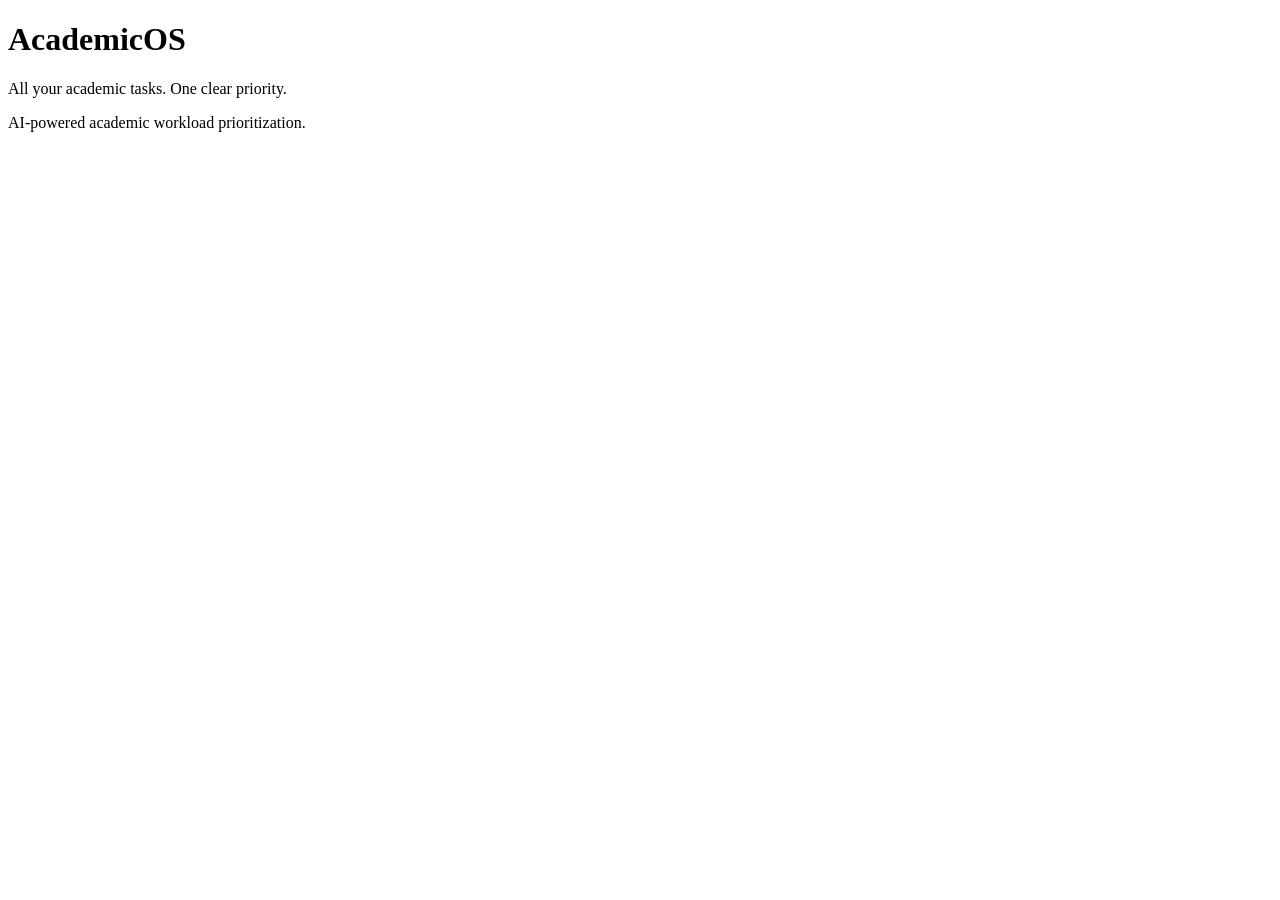
==== index.html @ 827aba84 "Initial AcademicOS implementation" ====
<!DOCTYPE html>
<html lang="en">

<head>
    <meta charset="UTF-8">
    <meta name="viewport" content="width=device-width, initial-scale=1.0">
    <title>AcademicOS</title>
</head>

<body>
    <h1>AcademicOS</h1>
    <p>All your academic tasks. One clear priority.</p>
    <p>AI-powered academic workload prioritization.</p>
</body>

</html>
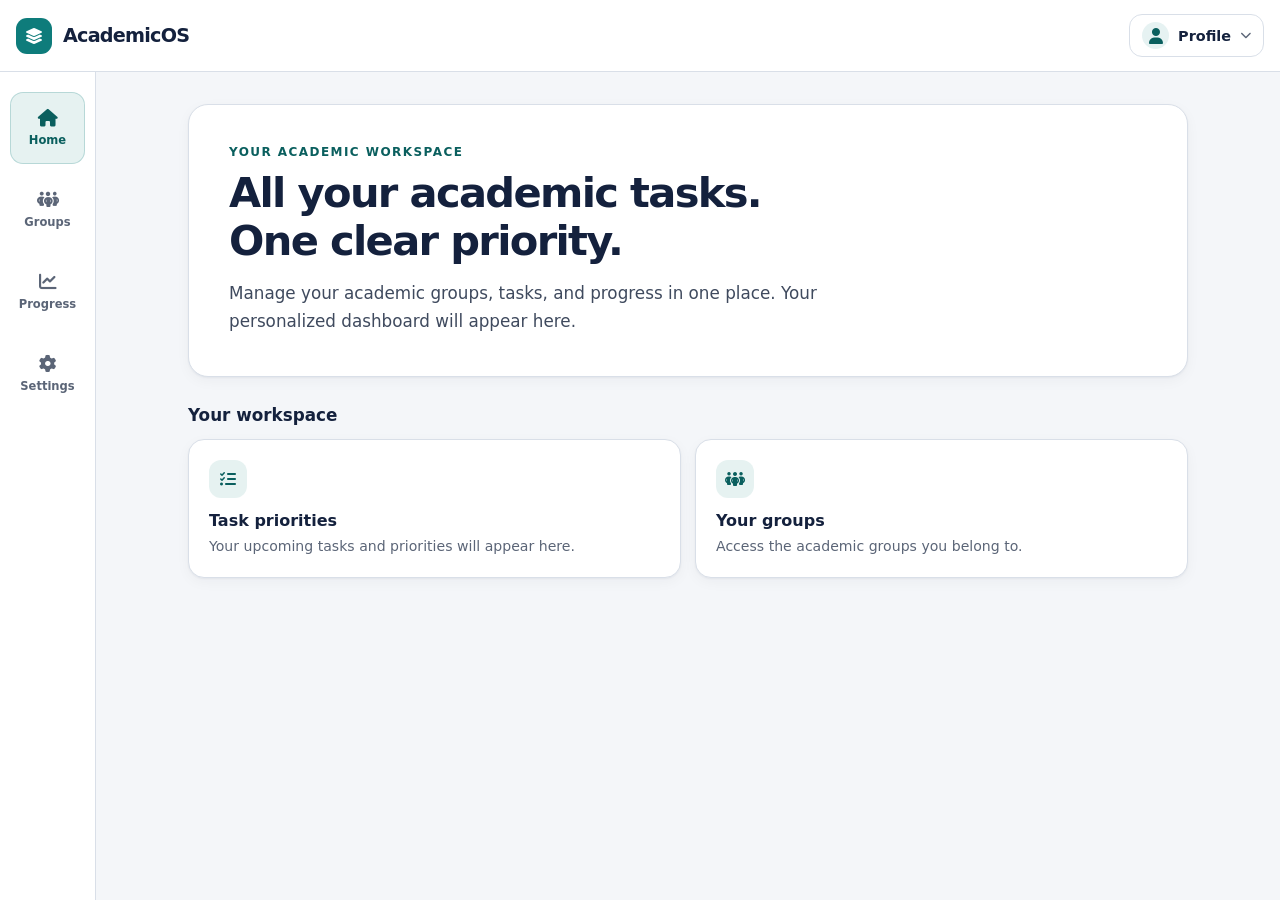
==== commit 71baa73f: "Build AcademicOS common interface" ====
--- a/index.html
+++ b/index.html
@@ -3,14 +3,493 @@
 
 <head>
     <meta charset="UTF-8">
-    <meta name="viewport" content="width=device-width, initial-scale=1.0">
+    <meta name="viewport" content="width=device-width, initial-scale=1.0, viewport-fit=cover">
+    <meta name="theme-color" content="#FFFFFF">
     <title>AcademicOS</title>
+
+    <!-- Font Awesome 6 icons (requires internet access) -->
+    <link rel="stylesheet" href="https://cdnjs.cloudflare.com/ajax/libs/font-awesome/6.7.2/css/all.min.css"
+        referrerpolicy="no-referrer">
+
+    <style>
+        :root {
+            /* Theme tokens: change these to re-theme the whole app */
+            --background: #F4F6F9;
+            --surface: #FFFFFF;
+            --text: #14213D;
+            --muted: #5B6577;
+            --muted-strong: #3F4A5E;
+            --border: #D9DFE8;
+            --primary: #0E7C7B;
+            --primary-strong: #0A5F5E;
+            --primary-soft: rgba(14, 124, 123, 0.10);
+            --bar-bg: rgba(255, 255, 255, 0.94);
+            --shadow: 0 1px 2px rgba(20, 33, 61, 0.05), 0 4px 14px rgba(20, 33, 61, 0.04);
+
+            --topbar-h: 64px;
+            --sidebar-w: 96px;
+            --content-max: 1000px;
+        }
+
+        *,
+        *::before,
+        *::after {
+            box-sizing: border-box;
+        }
+
+        html {
+            -webkit-text-size-adjust: 100%;
+        }
+
+        body {
+            margin: 0;
+            min-height: 100vh;
+            min-height: 100dvh;
+            background: var(--background);
+            color: var(--text);
+            font-family: Inter, ui-sans-serif, system-ui, -apple-system, BlinkMacSystemFont,
+                "Segoe UI", Roboto, sans-serif;
+            overflow-x: hidden;
+        }
+
+        button,
+        a {
+            font: inherit;
+        }
+
+        button {
+            color: inherit;
+        }
+
+        /* ---------- Top bar ---------- */
+        .topbar {
+            position: fixed;
+            z-index: 30;
+            inset: 0 0 auto 0;
+            height: var(--topbar-h);
+            display: flex;
+            align-items: center;
+            justify-content: space-between;
+            gap: 16px;
+            padding: 0 max(16px, env(safe-area-inset-right)) 0 max(16px, env(safe-area-inset-left));
+            background: var(--bar-bg);
+            border-bottom: 1px solid var(--border);
+            -webkit-backdrop-filter: blur(14px);
+            backdrop-filter: blur(14px);
+        }
+
+        .brand {
+            display: inline-flex;
+            align-items: center;
+            gap: 11px;
+            min-width: 0;
+            color: var(--text);
+            text-decoration: none;
+            font-size: 1.1rem;
+            font-weight: 800;
+            letter-spacing: -0.04em;
+        }
+
+        .brand-mark {
+            display: grid;
+            place-items: center;
+            width: 34px;
+            height: 34px;
+            flex: 0 0 34px;
+            border-radius: 11px;
+            color: #fff;
+            background: var(--primary);
+            font-size: 1rem;
+        }
+
+        .profile-button {
+            display: inline-flex;
+            align-items: center;
+            justify-content: center;
+            gap: 9px;
+            min-height: 42px;
+            padding: 6px 9px;
+            border: 1px solid var(--border);
+            border-radius: 13px;
+            background: var(--surface);
+            cursor: pointer;
+            transition: border-color 160ms ease;
+        }
+
+        .profile-button:hover {
+            border-color: var(--primary);
+        }
+
+        .profile-avatar {
+            display: grid;
+            place-items: center;
+            width: 27px;
+            height: 27px;
+            border-radius: 50%;
+            background: var(--primary-soft);
+            color: var(--primary-strong);
+        }
+
+        .profile-label,
+        .profile-button .fa-chevron-down {
+            display: none;
+        }
+
+        .profile-label {
+            font-size: 0.9rem;
+            font-weight: 650;
+        }
+
+        .profile-button .fa-chevron-down {
+            color: var(--muted);
+            font-size: 0.7rem;
+        }
+
+        /* ---------- Main content ---------- */
+        main {
+            width: min(100% - 32px, var(--content-max));
+            margin: 0 auto;
+            padding: calc(var(--topbar-h) + 24px) 0 calc(96px + env(safe-area-inset-bottom));
+        }
+
+        .welcome-card {
+            padding: clamp(20px, 4vw, 40px);
+            border: 1px solid var(--border);
+            border-radius: 20px;
+            background: var(--surface);
+            box-shadow: var(--shadow);
+        }
+
+        .eyebrow {
+            margin: 0 0 10px;
+            color: var(--primary-strong);
+            font-size: 0.75rem;
+            font-weight: 750;
+            letter-spacing: 0.12em;
+            text-transform: uppercase;
+        }
+
+        h1 {
+            margin: 0;
+            font-size: clamp(1.55rem, 5vw, 2.6rem);
+            line-height: 1.15;
+            letter-spacing: -0.04em;
+        }
+
+        .intro {
+            max-width: 62ch;
+            margin: 14px 0 0;
+            color: var(--muted-strong);
+            font-size: clamp(0.95rem, 2.2vw, 1.05rem);
+            line-height: 1.7;
+        }
+
+        .section-heading {
+            margin: 28px 0 14px;
+            font-size: 1.05rem;
+            font-weight: 750;
+        }
+
+        .placeholder-grid {
+            display: grid;
+            grid-template-columns: 1fr;
+            gap: 14px;
+        }
+
+        .placeholder-card {
+            min-height: 108px;
+            padding: 20px;
+            border: 1px solid var(--border);
+            border-radius: 16px;
+            background: var(--surface);
+            box-shadow: var(--shadow);
+        }
+
+        .placeholder-icon {
+            display: grid;
+            place-items: center;
+            width: 38px;
+            height: 38px;
+            margin-bottom: 13px;
+            border-radius: 12px;
+            color: var(--primary-strong);
+            background: var(--primary-soft);
+        }
+
+        .placeholder-card h3 {
+            margin: 0 0 6px;
+            font-size: 1rem;
+        }
+
+        .placeholder-card p {
+            margin: 0;
+            color: var(--muted);
+            font-size: 0.88rem;
+            line-height: 1.5;
+        }
+
+        /* ---------- Navigation (bottom on mobile) ---------- */
+        .app-nav {
+            position: fixed;
+            z-index: 20;
+            inset: auto 0 0 0;
+            display: grid;
+            grid-template-columns: repeat(4, minmax(0, 1fr));
+            gap: 4px;
+            padding: 8px max(10px, env(safe-area-inset-right)) calc(8px + env(safe-area-inset-bottom)) max(10px, env(safe-area-inset-left));
+            background: var(--bar-bg);
+            border-top: 1px solid var(--border);
+            -webkit-backdrop-filter: blur(14px);
+            backdrop-filter: blur(14px);
+        }
+
+        .nav-item {
+            display: flex;
+            flex-direction: column;
+            align-items: center;
+            justify-content: center;
+            gap: 6px;
+            min-height: 58px;
+            padding: 7px 4px;
+            border: 1px solid transparent;
+            border-radius: 13px;
+            color: var(--muted);
+            background: transparent;
+            cursor: pointer;
+            transition: color 160ms ease, background 160ms ease;
+        }
+
+        .nav-item i {
+            font-size: 1.1rem;
+        }
+
+        .nav-item span {
+            font-size: 0.72rem;
+            font-weight: 650;
+        }
+
+        .nav-item:hover,
+        .nav-item:focus-visible {
+            color: var(--text);
+        }
+
+        .nav-item.active {
+            color: var(--primary-strong);
+            background: var(--primary-soft);
+            border-color: rgba(14, 124, 123, 0.22);
+        }
+
+        a:focus-visible,
+        button:focus-visible {
+            outline: 3px solid var(--primary);
+            outline-offset: 3px;
+        }
+
+        /* ---------- Toast ---------- */
+        .toast {
+            position: fixed;
+            z-index: 40;
+            left: 50%;
+            bottom: calc(92px + env(safe-area-inset-bottom));
+            transform: translateX(-50%);
+            max-width: calc(100% - 32px);
+            padding: 11px 15px;
+            border: 1px solid var(--border);
+            border-radius: 12px;
+            color: var(--text);
+            background: var(--surface);
+            box-shadow: 0 10px 30px rgba(20, 33, 61, .16);
+            font-size: 0.9rem;
+            text-align: center;
+        }
+
+        [hidden] {
+            display: none !important;
+        }
+
+        /* ---------- Tablet and desktop ---------- */
+        @media (min-width: 640px) {
+            .placeholder-grid {
+                grid-template-columns: repeat(2, minmax(0, 1fr));
+            }
+        }
+
+        @media (min-width: 760px) {
+            :root {
+                --topbar-h: 72px;
+            }
+
+            .brand {
+                font-size: 1.2rem;
+            }
+
+            .brand-mark {
+                width: 36px;
+                height: 36px;
+                flex-basis: 36px;
+            }
+
+            .profile-button {
+                padding: 7px 12px;
+            }
+
+            .profile-label,
+            .profile-button .fa-chevron-down {
+                display: inline;
+            }
+
+            /* Sidebar starts below the top bar so it never covers the brand */
+            .app-nav {
+                inset: var(--topbar-h) auto 0 0;
+                width: var(--sidebar-w);
+                display: flex;
+                flex-direction: column;
+                justify-content: flex-start;
+                gap: 10px;
+                padding: 20px 10px;
+                border-top: 0;
+                border-right: 1px solid var(--border);
+            }
+
+            .nav-item {
+                width: 100%;
+                min-height: 72px;
+            }
+
+            main {
+                width: min(100% - var(--sidebar-w) - 64px, var(--content-max));
+                margin-left: calc(var(--sidebar-w) + 32px);
+                margin-right: auto;
+                padding: calc(var(--topbar-h) + 32px) 0 48px;
+            }
+
+            .toast {
+                bottom: 24px;
+                left: calc(50% + var(--sidebar-w) / 2);
+            }
+        }
+
+        @media (min-width: 1200px) {
+            main {
+                margin-left: max(calc(var(--sidebar-w) + 32px), calc((100vw + var(--sidebar-w) - var(--content-max)) / 2));
+            }
+        }
+
+        @media (prefers-reduced-motion: reduce) {
+            * {
+                transition: none !important;
+            }
+        }
+    </style>
 </head>
 
 <body>
-    <h1>AcademicOS</h1>
-    <p>All your academic tasks. One clear priority.</p>
-    <p>AI-powered academic workload prioritization.</p>
+    <header class="topbar">
+        <a class="brand" href="#home" aria-label="AcademicOS home" data-page="home">
+            <span class="brand-mark"><i class="fa-solid fa-layer-group" aria-hidden="true"></i></span>
+            <span>AcademicOS</span>
+        </a>
+
+        <button class="profile-button" id="profileButton" type="button" aria-label="Open profile">
+            <span class="profile-avatar"><i class="fa-solid fa-user" aria-hidden="true"></i></span>
+            <span class="profile-label">Profile</span>
+            <i class="fa-solid fa-chevron-down" aria-hidden="true"></i>
+        </button>
+    </header>
+
+    <main id="mainContent">
+        <section class="welcome-card" aria-labelledby="welcomeTitle">
+            <p class="eyebrow">Your academic workspace</p>
+            <h1 id="welcomeTitle">All your academic tasks.<br>One clear priority.</h1>
+            <p class="intro">
+                Manage your academic groups, tasks, and progress in one place. Your personalized
+                dashboard will appear here.
+            </p>
+        </section>
+
+        <h2 class="section-heading" id="sectionHeading">Your workspace</h2>
+        <section class="placeholder-grid" aria-label="Workspace overview">
+            <article class="placeholder-card">
+                <span class="placeholder-icon"><i class="fa-solid fa-list-check" aria-hidden="true"></i></span>
+                <h3>Task priorities</h3>
+                <p>Your upcoming tasks and priorities will appear here.</p>
+            </article>
+            <article class="placeholder-card">
+                <span class="placeholder-icon"><i class="fa-solid fa-people-group" aria-hidden="true"></i></span>
+                <h3>Your groups</h3>
+                <p>Access the academic groups you belong to.</p>
+            </article>
+        </section>
+    </main>
+
+    <nav class="app-nav" aria-label="Main navigation">
+        <button class="nav-item active" type="button" data-page="home" aria-current="page">
+            <i class="fa-solid fa-house" aria-hidden="true"></i><span>Home</span>
+        </button>
+        <button class="nav-item" type="button" data-page="groups">
+            <i class="fa-solid fa-people-group" aria-hidden="true"></i><span>Groups</span>
+        </button>
+        <button class="nav-item" type="button" data-page="progress">
+            <i class="fa-solid fa-chart-line" aria-hidden="true"></i><span>Progress</span>
+        </button>
+        <button class="nav-item" type="button" data-page="settings">
+            <i class="fa-solid fa-gear" aria-hidden="true"></i><span>Settings</span>
+        </button>
+    </nav>
+
+    <div class="toast" id="toast" role="status" aria-live="polite" hidden></div>
+
+    <script>
+        const toast = document.getElementById("toast");
+        const sectionHeading = document.getElementById("sectionHeading");
+        const navItems = document.querySelectorAll(".nav-item");
+        let toastTimer;
+
+        const pageLabels = {
+            home: "Your workspace",
+            groups: "Your groups",
+            progress: "Your progress",
+            settings: "Settings"
+        };
+
+        function showToast(message) {
+            toast.textContent = message;
+            toast.hidden = false;
+            clearTimeout(toastTimer);
+            toastTimer = setTimeout(() => { toast.hidden = true; }, 2400);
+        }
+
+        function navigateTo(page) {
+            navItems.forEach((navItem) => {
+                const isActive = navItem.dataset.page === page;
+                navItem.classList.toggle("active", isActive);
+                if (isActive) {
+                    navItem.setAttribute("aria-current", "page");
+                } else {
+                    navItem.removeAttribute("aria-current");
+                }
+            });
+
+            sectionHeading.textContent = pageLabels[page] || pageLabels.home;
+
+            if (page !== "home") {
+                showToast((pageLabels[page] || "This page") + " is not available yet.");
+            }
+        }
+
+        document.querySelectorAll("[data-page]").forEach((item) => {
+            item.addEventListener("click", (event) => {
+                if (item.tagName === "A") {
+                    event.preventDefault();
+                }
+                navigateTo(item.dataset.page);
+            });
+        });
+
+        document.getElementById("profileButton").addEventListener("click", () => {
+            showToast("Profile menu will be available after sign-in is added.");
+        });
+    </script>
 </body>
 
 </html>
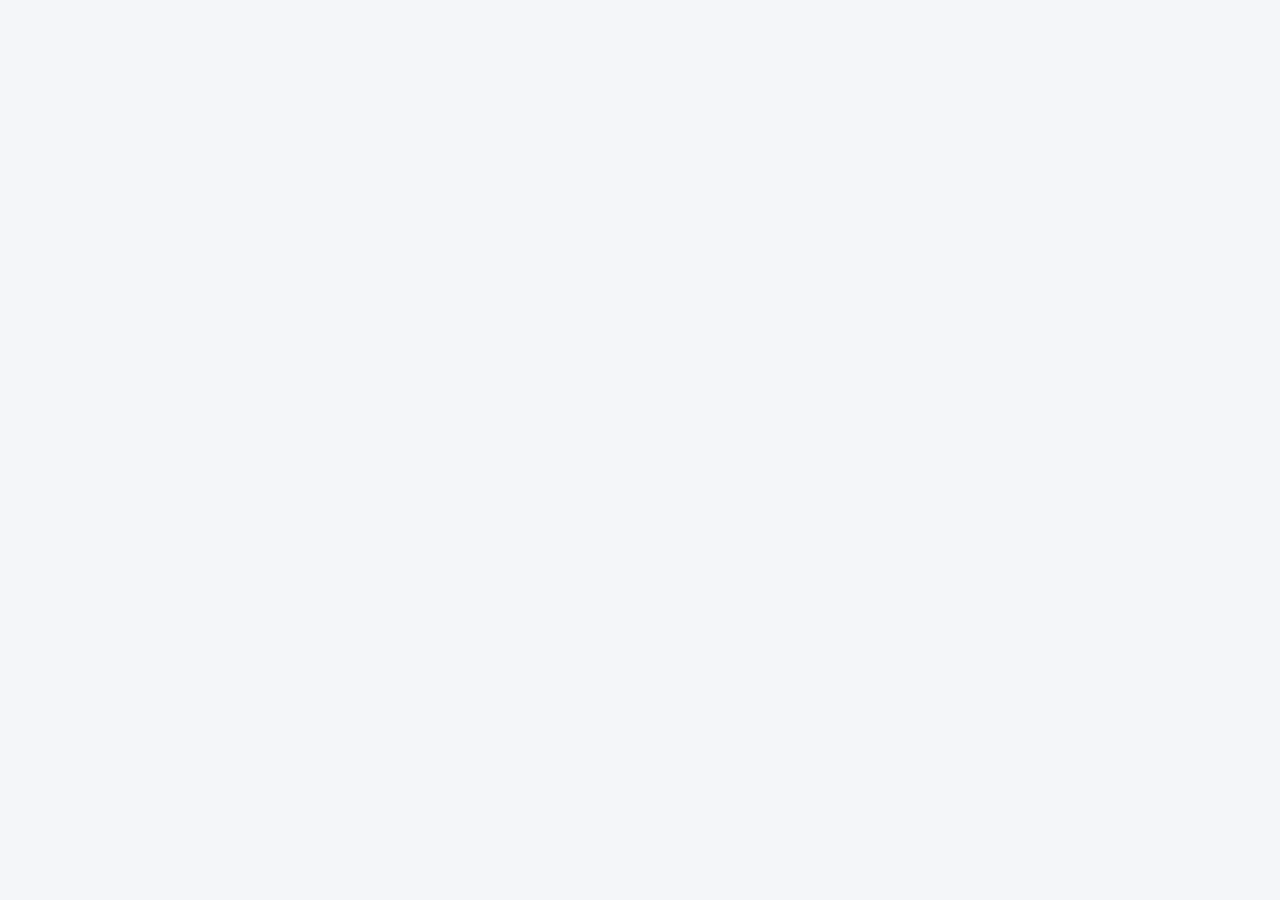
==== commit f0f56297: "Update authentication and profile pages" ====
--- a/index.html
+++ b/index.html
@@ -7,13 +7,13 @@
     <meta name="theme-color" content="#FFFFFF">
     <title>AcademicOS</title>
 
-    <!-- Font Awesome 6 icons (requires internet access) -->
-    <link rel="stylesheet" href="https://cdnjs.cloudflare.com/ajax/libs/font-awesome/6.7.2/css/all.min.css"
-        referrerpolicy="no-referrer">
+    <link rel="stylesheet" href="https://cdnjs.cloudflare.com/ajax/libs/font-awesome/6.7.2/css/all.min.css">
+    <link rel="preconnect" href="https://fonts.googleapis.com">
+    <link rel="preconnect" href="https://fonts.gstatic.com" crossorigin>
+    <link href="https://fonts.googleapis.com/css2?family=Inter:wght@400;500;600;700;800&display=swap" rel="stylesheet">
 
     <style>
         :root {
-            /* Theme tokens: change these to re-theme the whole app */
             --background: #F4F6F9;
             --surface: #FFFFFF;
             --text: #14213D;
@@ -25,7 +25,6 @@
             --primary-soft: rgba(14, 124, 123, 0.10);
             --bar-bg: rgba(255, 255, 255, 0.94);
             --shadow: 0 1px 2px rgba(20, 33, 61, 0.05), 0 4px 14px rgba(20, 33, 61, 0.04);
-
             --topbar-h: 64px;
             --sidebar-w: 96px;
             --content-max: 1000px;
@@ -47,9 +46,14 @@
             min-height: 100dvh;
             background: var(--background);
             color: var(--text);
-            font-family: Inter, ui-sans-serif, system-ui, -apple-system, BlinkMacSystemFont,
-                "Segoe UI", Roboto, sans-serif;
+            font-family: Inter, ui-sans-serif, system-ui, -apple-system,
+                BlinkMacSystemFont, "Segoe UI", Roboto, sans-serif;
             overflow-x: hidden;
+        }
+
+        /* Hide protected content until Firebase confirms authentication. */
+        body.auth-pending {
+            visibility: hidden;
         }
 
         button,
@@ -61,7 +65,6 @@
             color: inherit;
         }
 
-        /* ---------- Top bar ---------- */
         .topbar {
             position: fixed;
             z-index: 30;
@@ -97,7 +100,7 @@
             height: 34px;
             flex: 0 0 34px;
             border-radius: 11px;
-            color: #fff;
+            color: #FFFFFF;
             background: var(--primary);
             font-size: 1rem;
         }
@@ -106,46 +109,40 @@
             display: inline-flex;
             align-items: center;
             justify-content: center;
-            gap: 9px;
-            min-height: 42px;
-            padding: 6px 9px;
+            min-width: 44px;
+            min-height: 44px;
+            padding: 3px;
             border: 1px solid var(--border);
-            border-radius: 13px;
+            border-radius: 50%;
             background: var(--surface);
             cursor: pointer;
-            transition: border-color 160ms ease;
+            transition: border-color 160ms ease, box-shadow 160ms ease;
         }
 
         .profile-button:hover {
             border-color: var(--primary);
-        }
-
-        .profile-avatar {
+            box-shadow: 0 0 0 3px var(--primary-soft);
+        }
+
+        .google-profile-photo {
+            display: block;
+            width: 36px;
+            height: 36px;
+            border-radius: 50%;
+            object-fit: cover;
+            background: var(--primary-soft);
+        }
+
+        .profile-fallback {
             display: grid;
             place-items: center;
-            width: 27px;
-            height: 27px;
+            width: 36px;
+            height: 36px;
             border-radius: 50%;
+            color: var(--primary-strong);
             background: var(--primary-soft);
-            color: var(--primary-strong);
-        }
-
-        .profile-label,
-        .profile-button .fa-chevron-down {
-            display: none;
-        }
-
-        .profile-label {
-            font-size: 0.9rem;
-            font-weight: 650;
-        }
-
-        .profile-button .fa-chevron-down {
-            color: var(--muted);
-            font-size: 0.7rem;
-        }
-
-        /* ---------- Main content ---------- */
+        }
+
         main {
             width: min(100% - 32px, var(--content-max));
             margin: 0 auto;
@@ -228,7 +225,6 @@
             line-height: 1.5;
         }
 
-        /* ---------- Navigation (bottom on mobile) ---------- */
         .app-nav {
             position: fixed;
             z-index: 20;
@@ -285,7 +281,6 @@
             outline-offset: 3px;
         }
 
-        /* ---------- Toast ---------- */
         .toast {
             position: fixed;
             z-index: 40;
@@ -307,7 +302,6 @@
             display: none !important;
         }
 
-        /* ---------- Tablet and desktop ---------- */
         @media (min-width: 640px) {
             .placeholder-grid {
                 grid-template-columns: repeat(2, minmax(0, 1fr));
@@ -329,16 +323,6 @@
                 flex-basis: 36px;
             }
 
-            .profile-button {
-                padding: 7px 12px;
-            }
-
-            .profile-label,
-            .profile-button .fa-chevron-down {
-                display: inline;
-            }
-
-            /* Sidebar starts below the top bar so it never covers the brand */
             .app-nav {
                 inset: var(--topbar-h) auto 0 0;
                 width: var(--sidebar-w);
@@ -371,29 +355,39 @@
 
         @media (min-width: 1200px) {
             main {
-                margin-left: max(calc(var(--sidebar-w) + 32px), calc((100vw + var(--sidebar-w) - var(--content-max)) / 2));
+                margin-left: max(calc(var(--sidebar-w) + 32px),
+                        calc((100vw + var(--sidebar-w) - var(--content-max)) / 2));
             }
         }
 
         @media (prefers-reduced-motion: reduce) {
-            * {
+
+            *,
+            *::before,
+            *::after {
                 transition: none !important;
             }
         }
     </style>
 </head>
 
-<body>
+<body class="auth-pending">
+
     <header class="topbar">
-        <a class="brand" href="#home" aria-label="AcademicOS home" data-page="home">
-            <span class="brand-mark"><i class="fa-solid fa-layer-group" aria-hidden="true"></i></span>
+        <a class="brand" href="./index.html" aria-label="AcademicOS home">
+            <span class="brand-mark">
+                <i class="fa-solid fa-layer-group" aria-hidden="true"></i>
+            </span>
             <span>AcademicOS</span>
         </a>
 
-        <button class="profile-button" id="profileButton" type="button" aria-label="Open profile">
-            <span class="profile-avatar"><i class="fa-solid fa-user" aria-hidden="true"></i></span>
-            <span class="profile-label">Profile</span>
-            <i class="fa-solid fa-chevron-down" aria-hidden="true"></i>
+        <button class="profile-button" id="profileButton" type="button" aria-label="Open profile" title="Open profile"
+            hidden>
+            <img id="googleProfilePhoto" class="google-profile-photo" alt="Your Google profile photo"
+                referrerpolicy="no-referrer" hidden>
+            <span id="profileFallback" class="profile-fallback">
+                <i class="fa-solid fa-user" aria-hidden="true"></i>
+            </span>
         </button>
     </header>
 
@@ -402,20 +396,26 @@
             <p class="eyebrow">Your academic workspace</p>
             <h1 id="welcomeTitle">All your academic tasks.<br>One clear priority.</h1>
             <p class="intro">
-                Manage your academic groups, tasks, and progress in one place. Your personalized
-                dashboard will appear here.
+                Manage your academic groups, tasks, and progress in one place.
+                Your personalized dashboard will appear here.
             </p>
         </section>
 
         <h2 class="section-heading" id="sectionHeading">Your workspace</h2>
+
         <section class="placeholder-grid" aria-label="Workspace overview">
             <article class="placeholder-card">
-                <span class="placeholder-icon"><i class="fa-solid fa-list-check" aria-hidden="true"></i></span>
+                <span class="placeholder-icon">
+                    <i class="fa-solid fa-list-check" aria-hidden="true"></i>
+                </span>
                 <h3>Task priorities</h3>
                 <p>Your upcoming tasks and priorities will appear here.</p>
             </article>
+
             <article class="placeholder-card">
-                <span class="placeholder-icon"><i class="fa-solid fa-people-group" aria-hidden="true"></i></span>
+                <span class="placeholder-icon">
+                    <i class="fa-solid fa-people-group" aria-hidden="true"></i>
+                </span>
                 <h3>Your groups</h3>
                 <p>Access the academic groups you belong to.</p>
             </article>
@@ -424,26 +424,44 @@
 
     <nav class="app-nav" aria-label="Main navigation">
         <button class="nav-item active" type="button" data-page="home" aria-current="page">
-            <i class="fa-solid fa-house" aria-hidden="true"></i><span>Home</span>
+            <i class="fa-solid fa-house" aria-hidden="true"></i>
+            <span>Home</span>
         </button>
+
         <button class="nav-item" type="button" data-page="groups">
-            <i class="fa-solid fa-people-group" aria-hidden="true"></i><span>Groups</span>
+            <i class="fa-solid fa-people-group" aria-hidden="true"></i>
+            <span>Groups</span>
         </button>
+
         <button class="nav-item" type="button" data-page="progress">
-            <i class="fa-solid fa-chart-line" aria-hidden="true"></i><span>Progress</span>
+            <i class="fa-solid fa-chart-line" aria-hidden="true"></i>
+            <span>Progress</span>
         </button>
+
         <button class="nav-item" type="button" data-page="settings">
-            <i class="fa-solid fa-gear" aria-hidden="true"></i><span>Settings</span>
+            <i class="fa-solid fa-gear" aria-hidden="true"></i>
+            <span>Settings</span>
         </button>
     </nav>
 
     <div class="toast" id="toast" role="status" aria-live="polite" hidden></div>
 
-    <script>
+    <script type="module">
+        import { auth } from "./core/firebase-config.js";
+
+        import {
+            onAuthStateChanged
+        } from "https://www.gstatic.com/firebasejs/11.0.2/firebase-auth.js";
+
+        const profileButton = document.getElementById("profileButton");
+        const profilePhoto = document.getElementById("googleProfilePhoto");
+        const profileFallback = document.getElementById("profileFallback");
         const toast = document.getElementById("toast");
         const sectionHeading = document.getElementById("sectionHeading");
         const navItems = document.querySelectorAll(".nav-item");
+
         let toastTimer;
+        let authResolved = false;
 
         const pageLabels = {
             home: "Your workspace",
@@ -456,17 +474,20 @@
             toast.textContent = message;
             toast.hidden = false;
             clearTimeout(toastTimer);
-            toastTimer = setTimeout(() => { toast.hidden = true; }, 2400);
+            toastTimer = setTimeout(() => {
+                toast.hidden = true;
+            }, 2400);
         }
 
         function navigateTo(page) {
-            navItems.forEach((navItem) => {
-                const isActive = navItem.dataset.page === page;
-                navItem.classList.toggle("active", isActive);
-                if (isActive) {
-                    navItem.setAttribute("aria-current", "page");
+            navItems.forEach((item) => {
+                const active = item.dataset.page === page;
+                item.classList.toggle("active", active);
+
+                if (active) {
+                    item.setAttribute("aria-current", "page");
                 } else {
-                    navItem.removeAttribute("aria-current");
+                    item.removeAttribute("aria-current");
                 }
             });
 
@@ -477,17 +498,56 @@
             }
         }
 
-        document.querySelectorAll("[data-page]").forEach((item) => {
-            item.addEventListener("click", (event) => {
-                if (item.tagName === "A") {
-                    event.preventDefault();
-                }
+        navItems.forEach((item) => {
+            item.addEventListener("click", () => {
                 navigateTo(item.dataset.page);
             });
         });
 
-        document.getElementById("profileButton").addEventListener("click", () => {
-            showToast("Profile menu will be available after sign-in is added.");
+        // One authentication listener: protect the page and load the Google photo.
+        onAuthStateChanged(
+            auth,
+            (user) => {
+                authResolved = true;
+
+                if (!user) {
+                    // No authenticated Firebase user: redirect to account page.
+                    window.location.replace("./main/account.html");
+                    return;
+                }
+
+                // User is signed in: reveal the protected dashboard.
+                document.body.classList.remove("auth-pending");
+                profileButton.hidden = false;
+
+                if (user.photoURL) {
+                    profilePhoto.onload = () => {
+                        profilePhoto.hidden = false;
+                        profileFallback.hidden = true;
+                    };
+
+                    profilePhoto.onerror = () => {
+                        profilePhoto.hidden = true;
+                        profileFallback.hidden = false;
+                    };
+
+                    profilePhoto.src = user.photoURL;
+                } else {
+                    profilePhoto.hidden = true;
+                    profileFallback.hidden = false;
+                }
+            },
+            (error) => {
+                console.error("Firebase authentication check failed:", error);
+
+                // Fail closed: do not show the protected dashboard if auth cannot be checked.
+                window.location.replace("./main/account.html");
+            }
+        );
+
+        // Only one profile click handler.
+        profileButton.addEventListener("click", () => {
+            window.location.href = "./main/profile.html";
         });
     </script>
 </body>
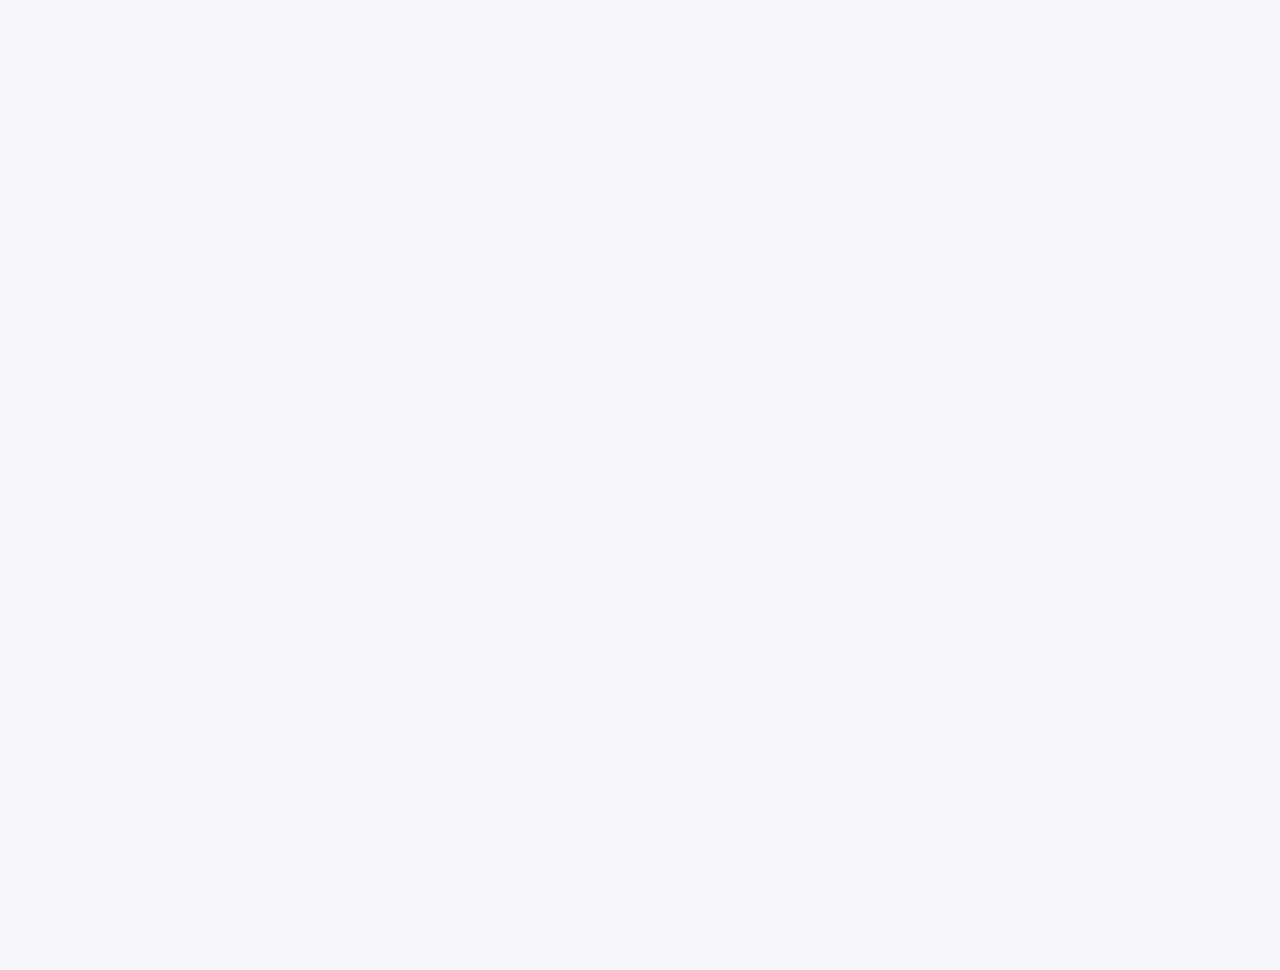
==== commit eeab9e2c: "Add activity dashboard and group creation" ====
--- a/index.html
+++ b/index.html
@@ -368,6 +368,33 @@
                 transition: none !important;
             }
         }
+        #mainContent {
+  width: min(100% - 32px, var(--content-max));
+  margin: 0 auto;
+  padding: calc(var(--topbar-h) + 16px) 0
+           calc(96px + env(safe-area-inset-bottom));
+}
+
+#pageFrame {
+  display: block;
+  width: 100%;
+  min-height: 850px;
+  height: calc(100dvh - var(--topbar-h) - 32px);
+  border: 0;
+  background: transparent;
+}
+
+@media (min-width: 760px) {
+  #mainContent {
+    width: calc(100% - var(--sidebar-w) - 64px);
+    margin-left: calc(var(--sidebar-w) + 32px);
+    padding: calc(var(--topbar-h) + 16px) 0 32px;
+  }
+
+  #pageFrame {
+    height: calc(100dvh - var(--topbar-h) - 32px);
+  }
+}
     </style>
 </head>
 
@@ -392,35 +419,9 @@
     </header>
 
     <main id="mainContent">
-        <section class="welcome-card" aria-labelledby="welcomeTitle">
-            <p class="eyebrow">Your academic workspace</p>
-            <h1 id="welcomeTitle">All your academic tasks.<br>One clear priority.</h1>
-            <p class="intro">
-                Manage your academic groups, tasks, and progress in one place.
-                Your personalized dashboard will appear here.
-            </p>
-        </section>
-
-        <h2 class="section-heading" id="sectionHeading">Your workspace</h2>
-
-        <section class="placeholder-grid" aria-label="Workspace overview">
-            <article class="placeholder-card">
-                <span class="placeholder-icon">
-                    <i class="fa-solid fa-list-check" aria-hidden="true"></i>
-                </span>
-                <h3>Task priorities</h3>
-                <p>Your upcoming tasks and priorities will appear here.</p>
-            </article>
-
-            <article class="placeholder-card">
-                <span class="placeholder-icon">
-                    <i class="fa-solid fa-people-group" aria-hidden="true"></i>
-                </span>
-                <h3>Your groups</h3>
-                <p>Access the academic groups you belong to.</p>
-            </article>
-        </section>
+        <iframe id="pageFrame" title="AcademicOS page" src="./dynamic/home.html" loading="eager"></iframe>
     </main>
+
 
     <nav class="app-nav" aria-label="Main navigation">
         <button class="nav-item active" type="button" data-page="home" aria-current="page">
@@ -448,108 +449,66 @@
 
     <script type="module">
         import { auth } from "./core/firebase-config.js";
-
-        import {
-            onAuthStateChanged
-        } from "https://www.gstatic.com/firebasejs/11.0.2/firebase-auth.js";
+        import { onAuthStateChanged } from
+            "https://www.gstatic.com/firebasejs/11.0.2/firebase-auth.js";
+
+        import { initPageLoader } from "./dynamic/pageLoader.js";
 
         const profileButton = document.getElementById("profileButton");
         const profilePhoto = document.getElementById("googleProfilePhoto");
         const profileFallback = document.getElementById("profileFallback");
-        const toast = document.getElementById("toast");
-        const sectionHeading = document.getElementById("sectionHeading");
-        const navItems = document.querySelectorAll(".nav-item");
-
-        let toastTimer;
-        let authResolved = false;
-
-        const pageLabels = {
-            home: "Your workspace",
-            groups: "Your groups",
-            progress: "Your progress",
-            settings: "Settings"
-        };
-
-        function showToast(message) {
-            toast.textContent = message;
-            toast.hidden = false;
-            clearTimeout(toastTimer);
-            toastTimer = setTimeout(() => {
-                toast.hidden = true;
-            }, 2400);
-        }
-
-        function navigateTo(page) {
-            navItems.forEach((item) => {
-                const active = item.dataset.page === page;
-                item.classList.toggle("active", active);
-
-                if (active) {
-                    item.setAttribute("aria-current", "page");
-                } else {
-                    item.removeAttribute("aria-current");
-                }
-            });
-
-            sectionHeading.textContent = pageLabels[page] || pageLabels.home;
-
-            if (page !== "home") {
-                showToast((pageLabels[page] || "This page") + " is not available yet.");
-            }
-        }
-
-        navItems.forEach((item) => {
-            item.addEventListener("click", () => {
-                navigateTo(item.dataset.page);
-            });
-        });
-
-        // One authentication listener: protect the page and load the Google photo.
+
+        let pageLoaderInitialized = false;
+
+        function showProfile(user) {
+            profileButton.hidden = false;
+
+            if (user.photoURL) {
+                profilePhoto.onload = () => {
+                    profilePhoto.hidden = false;
+                    profileFallback.hidden = true;
+                };
+
+                profilePhoto.onerror = () => {
+                    profilePhoto.hidden = true;
+                    profileFallback.hidden = false;
+                };
+
+                profilePhoto.src = user.photoURL;
+            } else {
+                profilePhoto.hidden = true;
+                profileFallback.hidden = false;
+            }
+        }
+
         onAuthStateChanged(
             auth,
             (user) => {
-                authResolved = true;
-
                 if (!user) {
-                    // No authenticated Firebase user: redirect to account page.
                     window.location.replace("./main/account.html");
                     return;
                 }
 
-                // User is signed in: reveal the protected dashboard.
+                showProfile(user);
+
+                if (!pageLoaderInitialized) {
+                    initPageLoader();
+                    pageLoaderInitialized = true;
+                }
+
                 document.body.classList.remove("auth-pending");
-                profileButton.hidden = false;
-
-                if (user.photoURL) {
-                    profilePhoto.onload = () => {
-                        profilePhoto.hidden = false;
-                        profileFallback.hidden = true;
-                    };
-
-                    profilePhoto.onerror = () => {
-                        profilePhoto.hidden = true;
-                        profileFallback.hidden = false;
-                    };
-
-                    profilePhoto.src = user.photoURL;
-                } else {
-                    profilePhoto.hidden = true;
-                    profileFallback.hidden = false;
-                }
             },
             (error) => {
-                console.error("Firebase authentication check failed:", error);
-
-                // Fail closed: do not show the protected dashboard if auth cannot be checked.
+                console.error("Authentication error:", error);
                 window.location.replace("./main/account.html");
             }
         );
 
-        // Only one profile click handler.
         profileButton.addEventListener("click", () => {
             window.location.href = "./main/profile.html";
         });
     </script>
+
 </body>
 
 </html>
